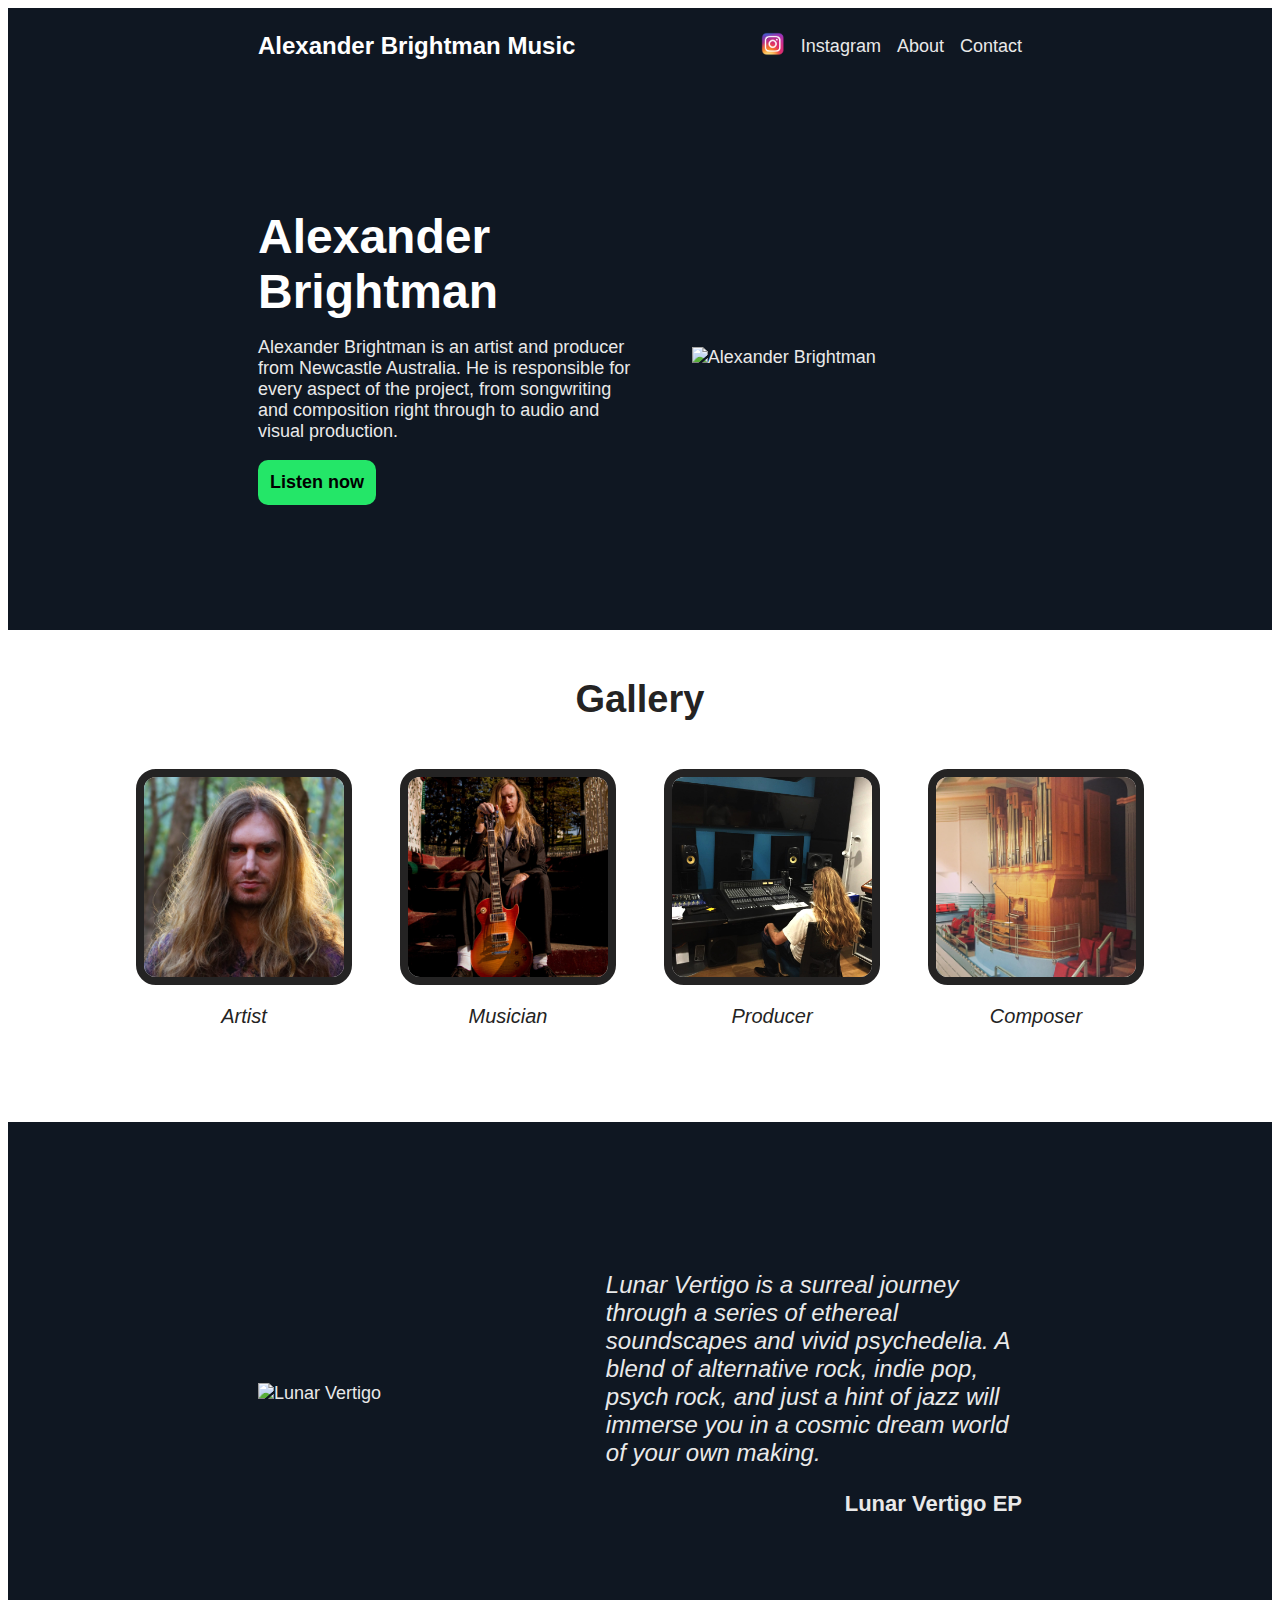
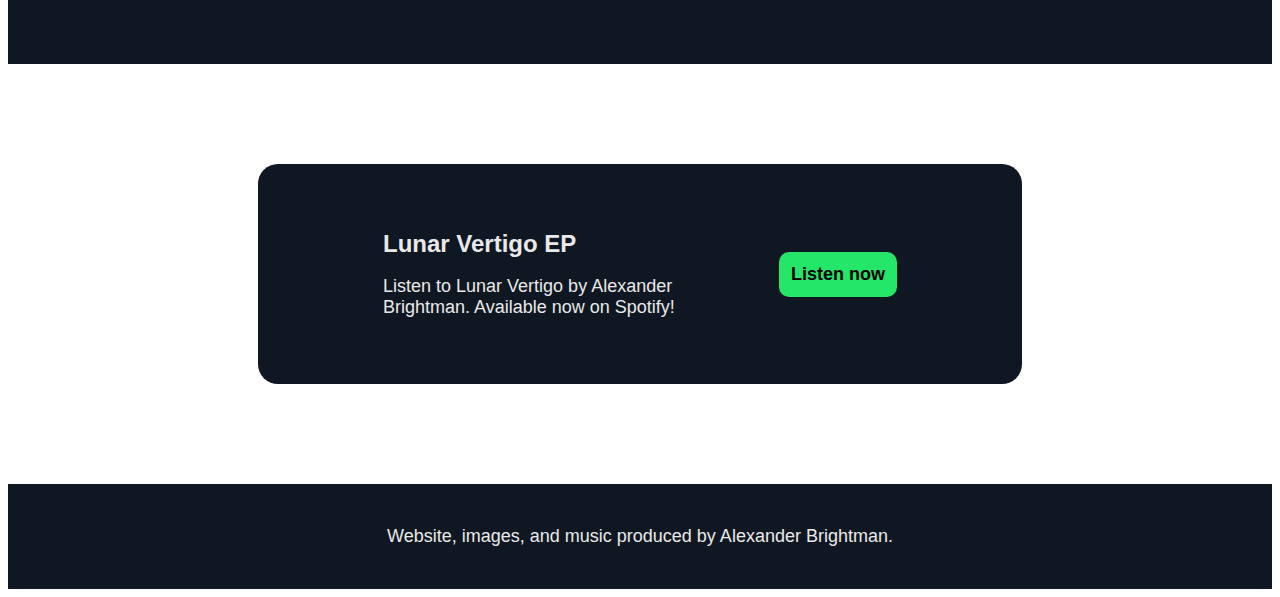
==== index.html @ 6a69cc3e "Feat: Add css declaration block to styles.css" ====
<!DOCTYPE html>
<html lang="en">
    <head>
        <title>Alexander Brightman Music</title>
        <meta charset="utf-8">
        <link rel="stylesheet" href="styles.css">
    </head>
    <body>
        <div class="header-container">
            <div class="header-top">
                <p id="header-title">Alexander Brightman Music</p>
                <ul>
                    <li><img src="./images/IG-Thumbnail.png" alt="Check out my" id="instagram-thumbnail"></li>
                    <li><a href="https://www.instagram.com/alexanderbrightmanmusic/" class="hyperlink">Instagram</a></li>
                    <li><a href="./pages/about.html" class="hyperlink">About</a></li>
                    <li><a href="./pages/contact.html" class="hyperlink">Contact</a></li>
                </ul>
            </div>
            <div class="header-body">
              <div class="header-content">
                <h1>Alexander Brightman</h1>
                <p id="artist-bio">Alexander Brightman is an artist and producer from Newcastle Australia. He is responsible for every aspect of the project, from songwriting and composition right through to audio and visual production.</p>
                <button class="button"><a href="https://open.spotify.com/album/51lXgHL2pc1OhonQsKRZAk?si=JaJkbBS4TICU55lIHbFcZQ">Listen now</a></button>
              </div> 
            <img src="./images/Header-Image-prod-Brightman.jpg" alt="Alexander Brightman" id="image-header">
            </div>
        </div>
        <div class="body-container-one">
            <p class="body-heading">Gallery</p>
            <div class="image-container">
                <div class="image-sub-container">
                   <img src="images/Body-Image-One-prod-Brightman.jpg" alt="Alexander Brightman" class="gallery-image">
                   <p>Artist</p>
                </div>
                <div class="image-sub-container">
                   <img src="images/Body-Image-Two-prod-Brightman.jpg" alt="Alexander Brightman" class="gallery-image">
                   <p>Musician</p>
                </div>
                <div class="image-sub-container">
                   <img src="images/Body-Image-Three-prod-Brightman.jpg" alt="Alexander Brightman" class="gallery-image">
                   <p>Producer</p>  
                </div>
                <div class="image-sub-container">
                   <img src="images/Body-Image-Four-prod-Brightman.jpg" alt="Alexander Brightman" class="gallery-image">    
                   <p>Composer</p>
                </div>
            </div>
        </div>
        <div class="body-container-two">
            <img src="images/Lunar-Vertigo-Art-prod-Brightman.png" alt="Lunar Vertigo">
            <div class="body-text-container">
                <p class="body-text-one"><em>Lunar Vertigo is a surreal journey through a series of ethereal soundscapes and vivid psychedelia. A blend of alternative rock, indie pop, psych rock, and just a hint of jazz will immerse you in a cosmic dream world of your own making.</em></p>
                <p class="body-text-two"><strong>Lunar Vertigo EP</strong></p>
            </div>            
        </div>
        <div class="body-container-three">
            <div class="button-text">
                <p><strong>Lunar Vertigo EP</strong></p>
                <p>Listen to Lunar Vertigo by Alexander Brightman. Available now on Spotify!</p>
            </div>
            <button class="button"><a href="https://open.spotify.com/album/51lXgHL2pc1OhonQsKRZAk?si=JaJkbBS4TICU55lIHbFcZQ">Listen now</a></button> 
        </div>
        <div class="footer">
            <p>Website, images, and music produced by Alexander Brightman.</p>
        </div>
    </body>
</html>
---- styles.css ----
body {
    display: flex;
    flex-direction: column;
    font-family: Verdana, Arial, sans-serif;
    font-size: 18px;
    color: #e9e9e9;
}

.header-container {
    display: flex;
    flex-direction: column;
    background-color: #0f1722;
    padding-left: 250px;
    padding-right: 250px;
    overflow: hidden;
}

.header-top {
    display: flex;
    justify-content: space-between;
    align-items: center;
}

#header-title {
    font-size: 24px;
    color: #ffffff;
    font-weight: 600;
    padding-right: 24px;
    white-space: nowrap;
}

ul {
    display: flex;
    justify-content: space-between;
    align-items: center;
    padding-left: 0;
    margin-top: 0;
    margin-bottom: 0;
    gap: 16px;
    list-style-type: none;
}

#instagram-thumbnail {
    width: 24x;
    height: 24px;
}

.header-body {
    display: flex;
    justify-content: space-between;
    align-items: center;
    margin-top: 125px;
    margin-bottom: 125px;
}

h1 {
    margin-top: 0;
    margin-bottom: 0;
    font-size: 48px;
    font-weight: 900;
    color: #ffffff;
}

#image-header {
    width: 600px;
    max-width: 900px;
    min-width: 320px;
    height: auto;
    flex: auto;
    margin-left: 48px;
}

#artist-bio {
    max-width: 70ch;
}

.button a {
    text-decoration: none;
    font-size: 18px;
    font-weight: 600;
    color: #000000;
}

.button {
    background-color: #24e668;
    padding: 12px;
    border-radius: 10px;
    border: #000000;
}

.hyperlink {
    text-decoration: none;
    color: #e9e9e9;
}

.header-content {
    display: flex;
    flex-direction: column;
    justify-content: space-between;
    align-items: flex-start;
}

.body-container-one {
    display: flex;
    flex-direction: column;
    margin-left: 250px;
    margin-right: 250px;
    align-items: center;
    margin-bottom: 74px;
}

.body-heading {
    margin-top: 48px;
    margin-bottom: 48px;
    font-size: 38px;
    font-weight: 900;
    color: #242323;
}

.gallery-image {
    height: 200px;
    width: auto;
    min-height: 100px;
    border-radius: 20px;
    border: 8px solid #242323;
}

.image-sub-container p {
    color: #242323;
    font-size: 20px;
    font-style: italic;
}

.image-container {
    display: flex;
    justify-content: center;
    gap: 48px;
}

.image-sub-container {
    display: flex;
    flex-direction: column;
    align-items: center;
}

.body-container-two img {
    width: 500px;
    height: auto;
    margin-right: 48px;
    flex: auto;
    min-width: 250px;
    max-width: 750px;     
}

.body-container-two {
    display: flex;
    justify-content: space-between;
    align-items: center;
    background-color: #0f1722;
    padding-left: 250px;
    padding-right: 250px;
    padding-top: 125px;
    padding-bottom: 125px;
    overflow: hidden;
}

.body-text-one {
    font-size: 24px;
    max-width: 52ch;
    min-width: 29ch;
}

.body-text-two {
    font-size: 22px;
    text-align: end;
}

.body-container-three {
    display: flex;
    justify-content: space-between;
    align-items: center;
    background-color: #0f1722;
    border-radius: 20px;
    margin: 100px 250px;
    padding: 48px 125px;
}

.button-text strong {
    font-size: 24px;
    white-space: nowrap;
}

.body-container-three .button {
    margin-left: 24px;
}

.body-container-three .button a {
    white-space: nowrap;
}

.footer {
    display: flex;
    justify-content: center;
    align-items: center;
    background-color: #0f1722;
    padding: 24px;
}
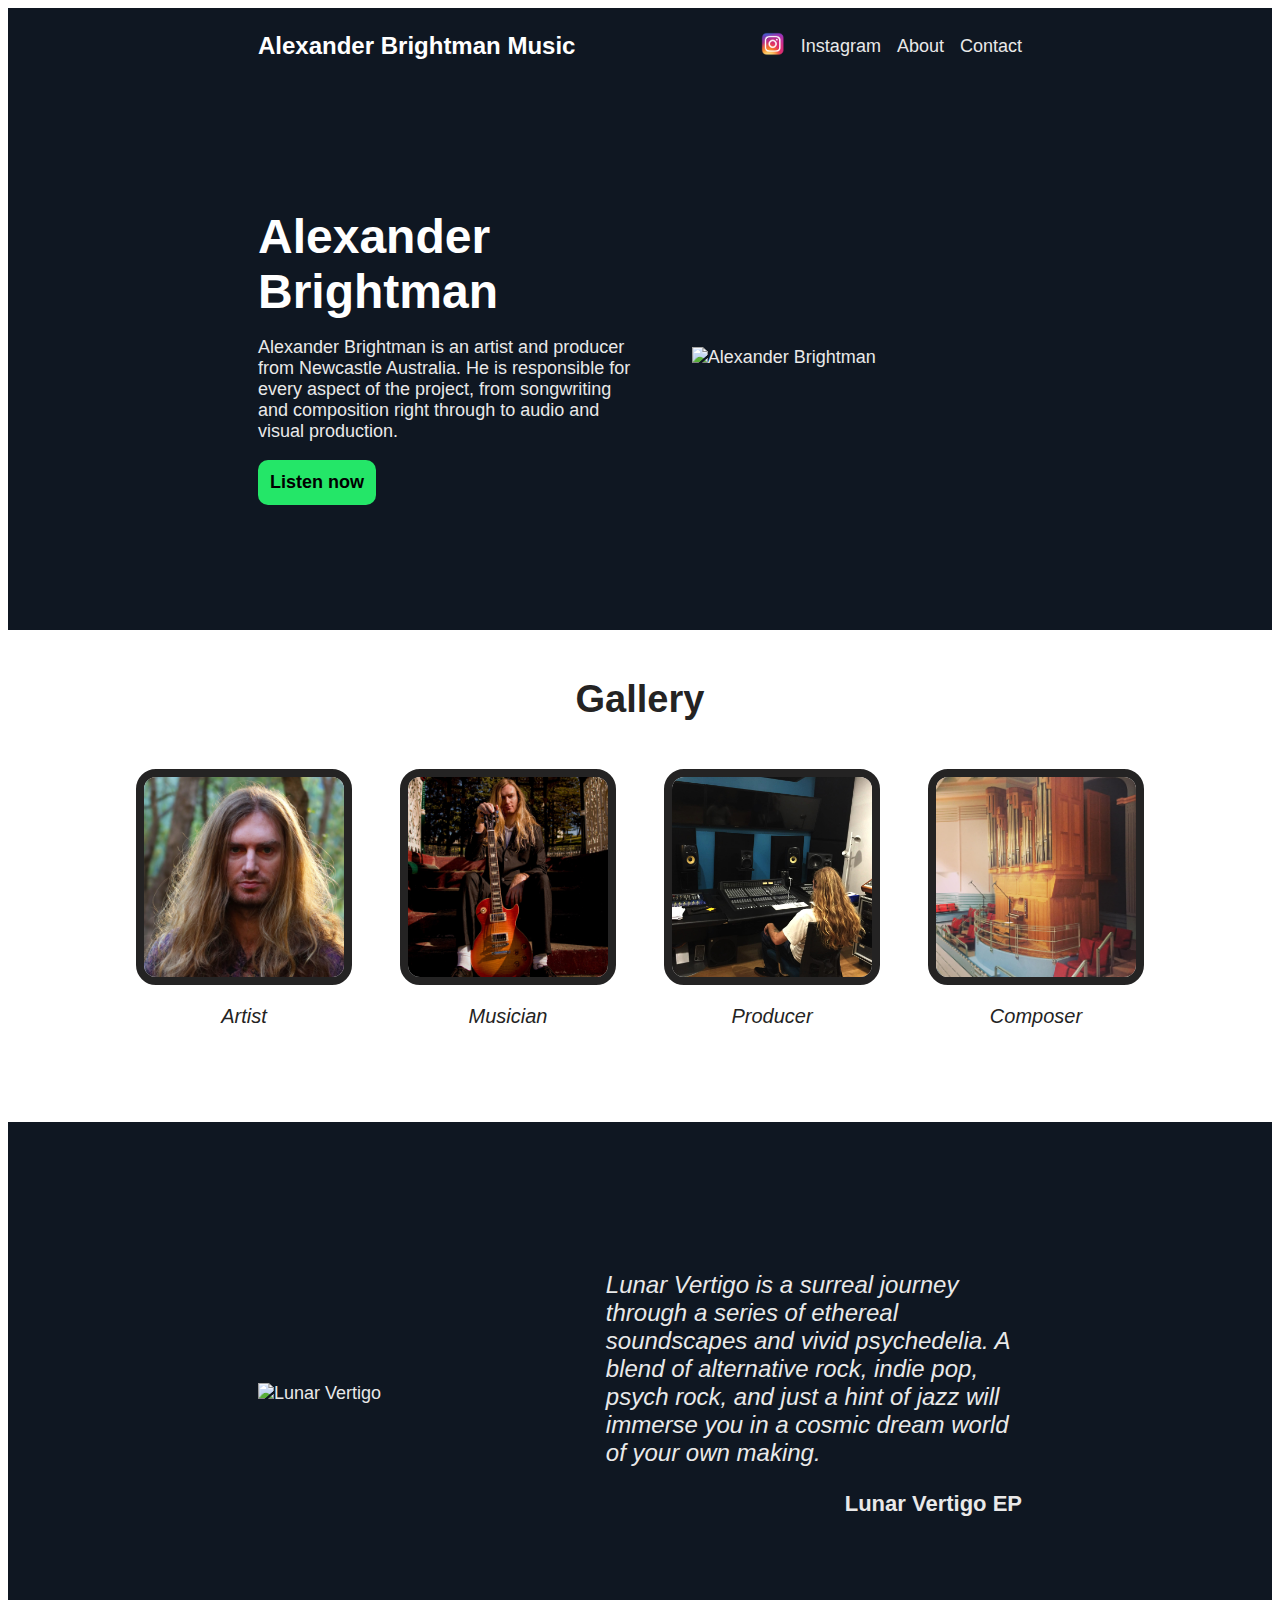
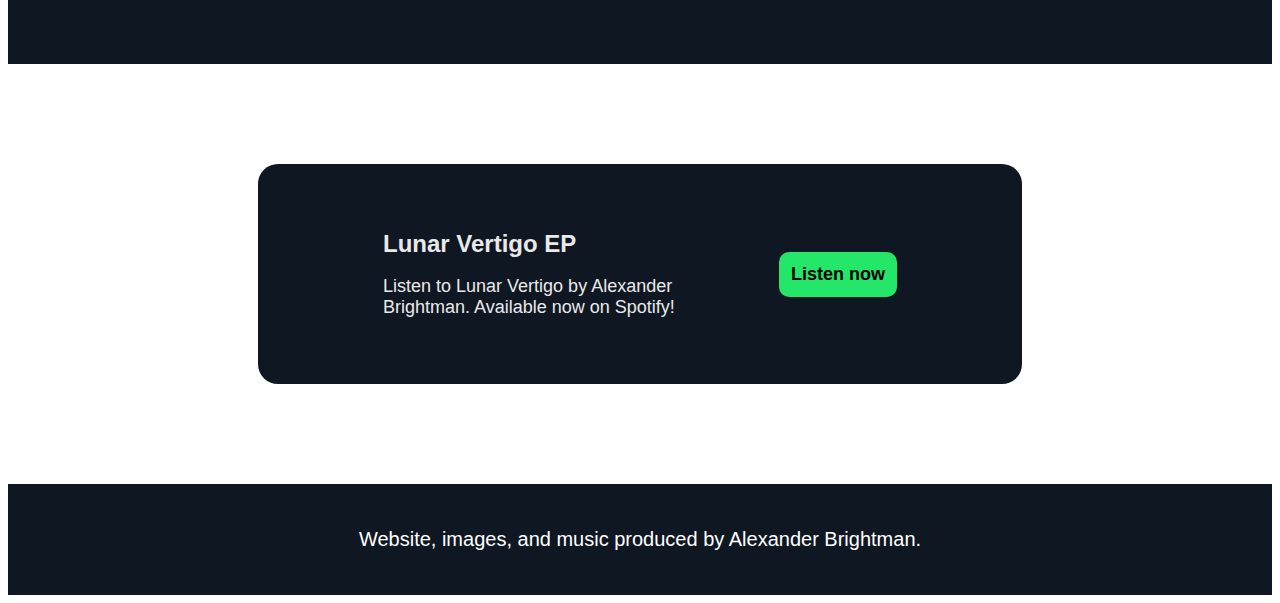
==== commit d11b44f7: "Change: Replace id's with class selectors" ====
--- a/index.html
+++ b/index.html
@@ -8,9 +8,9 @@
     <body>
         <div class="header-container">
             <div class="header-top">
-                <p id="header-title">Alexander Brightman Music</p>
+                <p class="header-title">Alexander Brightman Music</p>
                 <ul>
-                    <li><img src="./images/IG-Thumbnail.png" alt="Check out my" id="instagram-thumbnail"></li>
+                    <li><img src="./images/IG-Thumbnail.png" alt="Check out my" class="instagram-thumbnail"></li>
                     <li><a href="https://www.instagram.com/alexanderbrightmanmusic/" class="hyperlink">Instagram</a></li>
                     <li><a href="./pages/about.html" class="hyperlink">About</a></li>
                     <li><a href="./pages/contact.html" class="hyperlink">Contact</a></li>
@@ -19,10 +19,10 @@
             <div class="header-body">
               <div class="header-content">
                 <h1>Alexander Brightman</h1>
-                <p id="artist-bio">Alexander Brightman is an artist and producer from Newcastle Australia. He is responsible for every aspect of the project, from songwriting and composition right through to audio and visual production.</p>
+                <p class="artist-bio">Alexander Brightman is an artist and producer from Newcastle Australia. He is responsible for every aspect of the project, from songwriting and composition right through to audio and visual production.</p>
                 <button class="button"><a href="https://open.spotify.com/album/51lXgHL2pc1OhonQsKRZAk?si=JaJkbBS4TICU55lIHbFcZQ">Listen now</a></button>
               </div> 
-            <img src="./images/Header-Image-prod-Brightman.jpg" alt="Alexander Brightman" id="image-header">
+            <img src="./images/Header-Image-prod-Brightman.jpg" alt="Alexander Brightman" class="image-header">
             </div>
         </div>
         <div class="body-container-one">
--- a/styles.css
+++ b/styles.css
@@ -21,7 +21,7 @@
     align-items: center;
 }
 
-#header-title {
+.header-title {
     font-size: 24px;
     color: #ffffff;
     font-weight: 600;
@@ -40,7 +40,7 @@
     list-style-type: none;
 }
 
-#instagram-thumbnail {
+.instagram-thumbnail {
     width: 24x;
     height: 24px;
 }
@@ -61,7 +61,7 @@
     color: #ffffff;
 }
 
-#image-header {
+.image-header {
     width: 600px;
     max-width: 900px;
     min-width: 320px;
@@ -70,7 +70,7 @@
     margin-left: 48px;
 }
 
-#artist-bio {
+.artist-bio {
     max-width: 70ch;
 }
 
@@ -204,4 +204,10 @@
     align-items: center;
     background-color: #0f1722;
     padding: 24px;
+}
+
+.footer p {
+    color: #ffffff;
+    font-size: 20px;
+    white-space: nowrap;
 }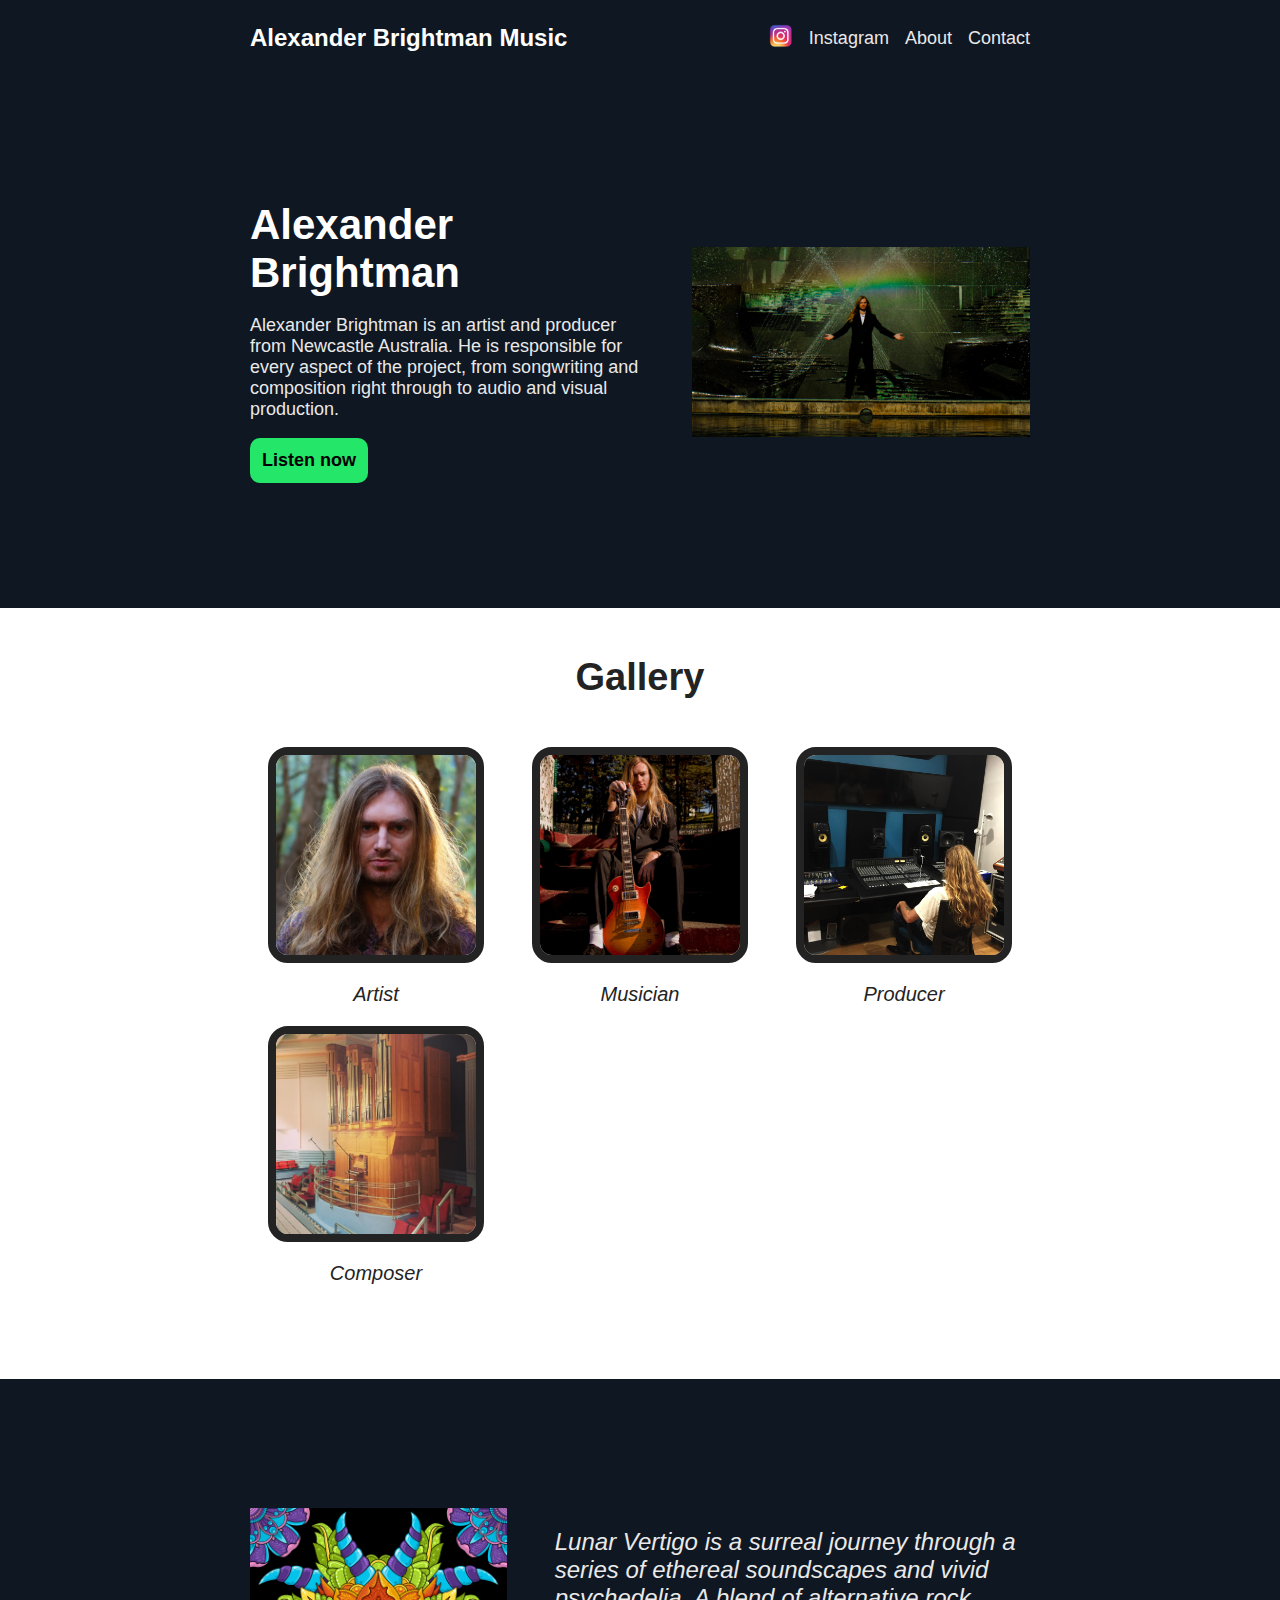
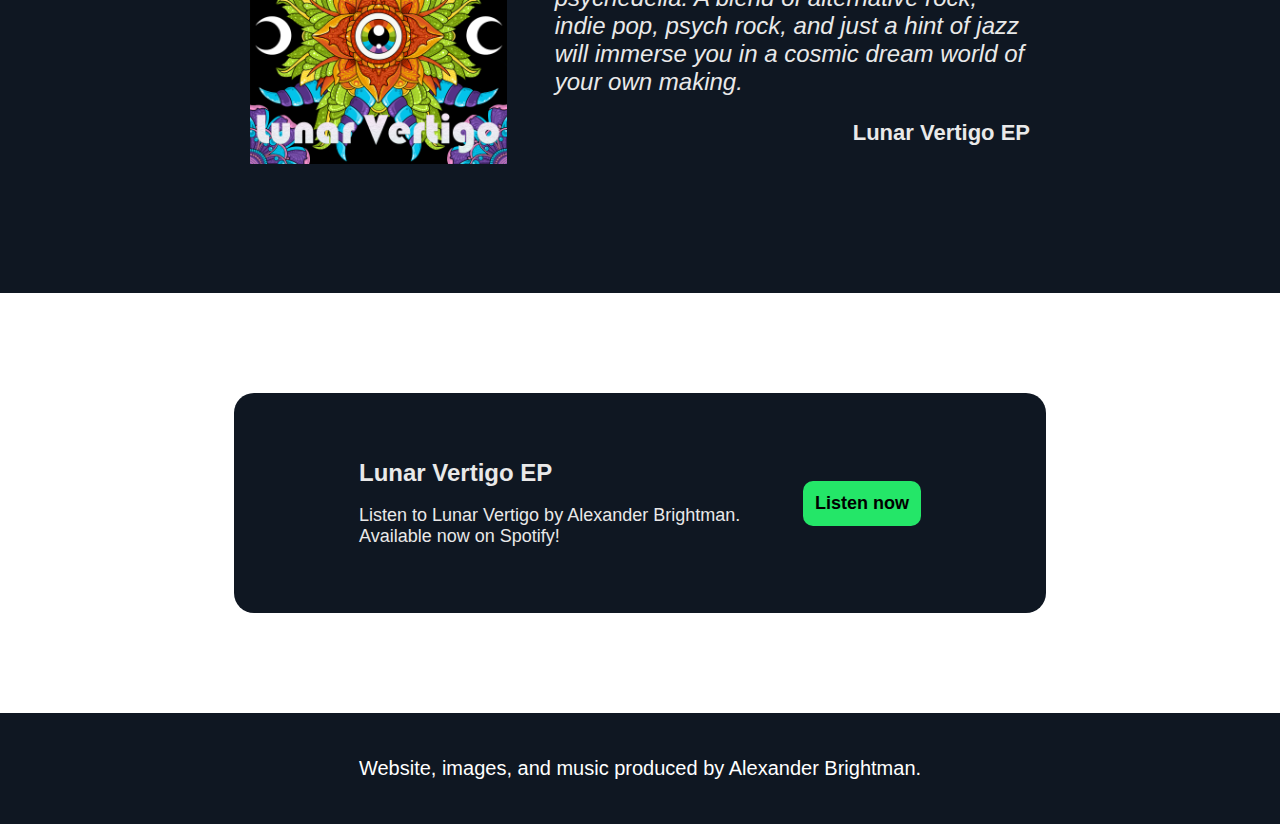
==== commit 68b4a8bf: "Fix: Change file extensions in html" ====
--- a/index.html
+++ b/index.html
@@ -1,8 +1,12 @@
 <!DOCTYPE html>
 <html lang="en">
     <head>
+        <meta charset="utf-8">
         <title>Alexander Brightman Music</title>
-        <meta charset="utf-8">
+        <meta property="og:image" content="~/images/Metadata-Thumbnail.jpg">
+        <meta property="og:title" content="Alexander Brightman Music">
+        <meta property="og:description" content="Home">
+        <meta property="og:url" content="https://thebrightman468.github.io/musician-landing-page/">
         <link rel="stylesheet" href="styles.css">
     </head>
     <body>
@@ -47,7 +51,7 @@
             </div>
         </div>
         <div class="body-container-two">
-            <img src="images/Lunar-Vertigo-Art-prod-Brightman.png" alt="Lunar Vertigo">
+            <img src="images/Lunar-Vertigo-Art-prod-Brightman.jpeg" alt="Lunar Vertigo">
             <div class="body-text-container">
                 <p class="body-text-one"><em>Lunar Vertigo is a surreal journey through a series of ethereal soundscapes and vivid psychedelia. A blend of alternative rock, indie pop, psych rock, and just a hint of jazz will immerse you in a cosmic dream world of your own making.</em></p>
                 <p class="body-text-two"><strong>Lunar Vertigo EP</strong></p>
--- a/styles.css
+++ b/styles.css
@@ -4,6 +4,7 @@
     font-family: Verdana, Arial, sans-serif;
     font-size: 18px;
     color: #e9e9e9;
+    margin: 0;
 }
 
 .header-container {
@@ -56,7 +57,7 @@
 h1 {
     margin-top: 0;
     margin-bottom: 0;
-    font-size: 48px;
+    font-size: 42px;
     font-weight: 900;
     color: #ffffff;
 }
@@ -133,23 +134,24 @@
 
 .image-container {
     display: flex;
-    justify-content: center;
-    gap: 48px;
+    justify-content: space-between;
+    flex-wrap: wrap;
 }
 
 .image-sub-container {
     display: flex;
     flex-direction: column;
     align-items: center;
+    padding: 0px 18px;
 }
 
 .body-container-two img {
-    width: 500px;
+    width: 375px;
     height: auto;
     margin-right: 48px;
     flex: auto;
     min-width: 250px;
-    max-width: 750px;     
+    max-width: 500px;
 }
 
 .body-container-two {
@@ -183,6 +185,9 @@
     border-radius: 20px;
     margin: 100px 250px;
     padding: 48px 125px;
+    width: 562px;
+    flex: auto;
+    align-self: center;
 }
 
 .button-text strong {
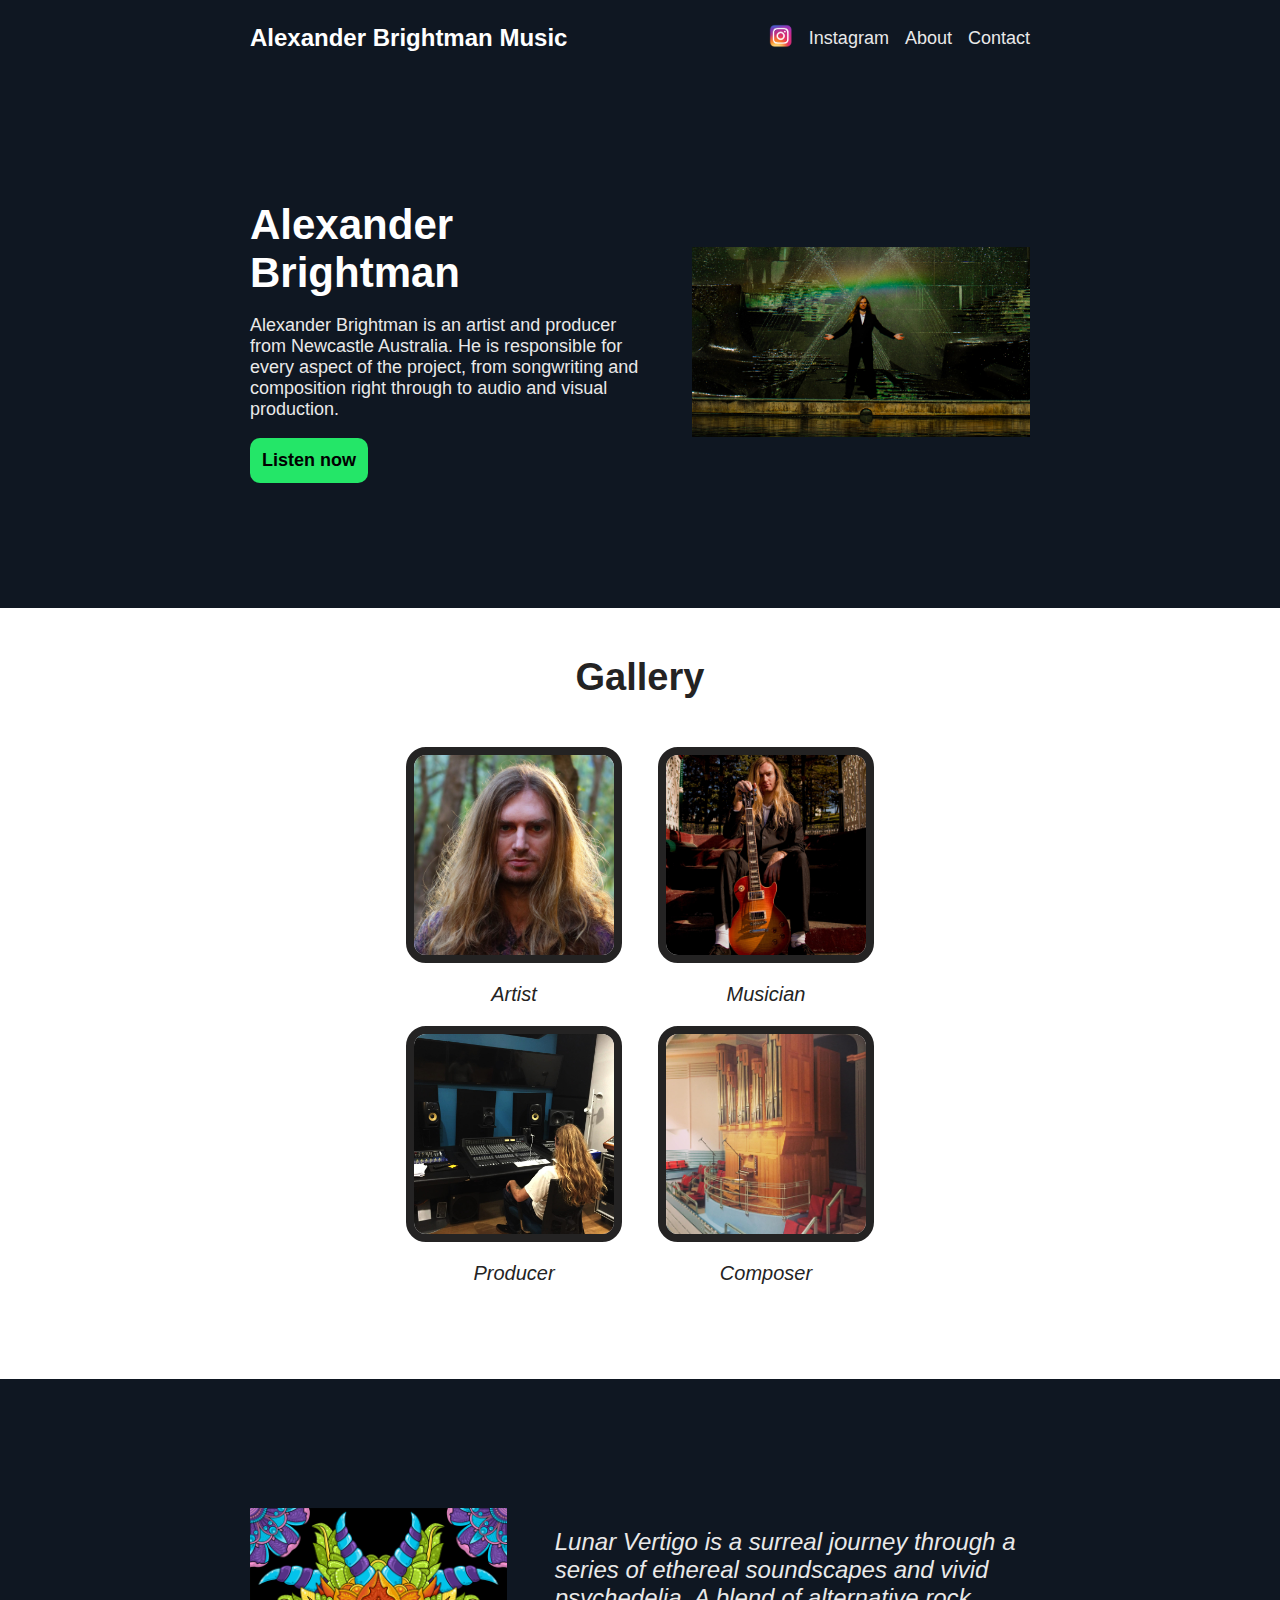
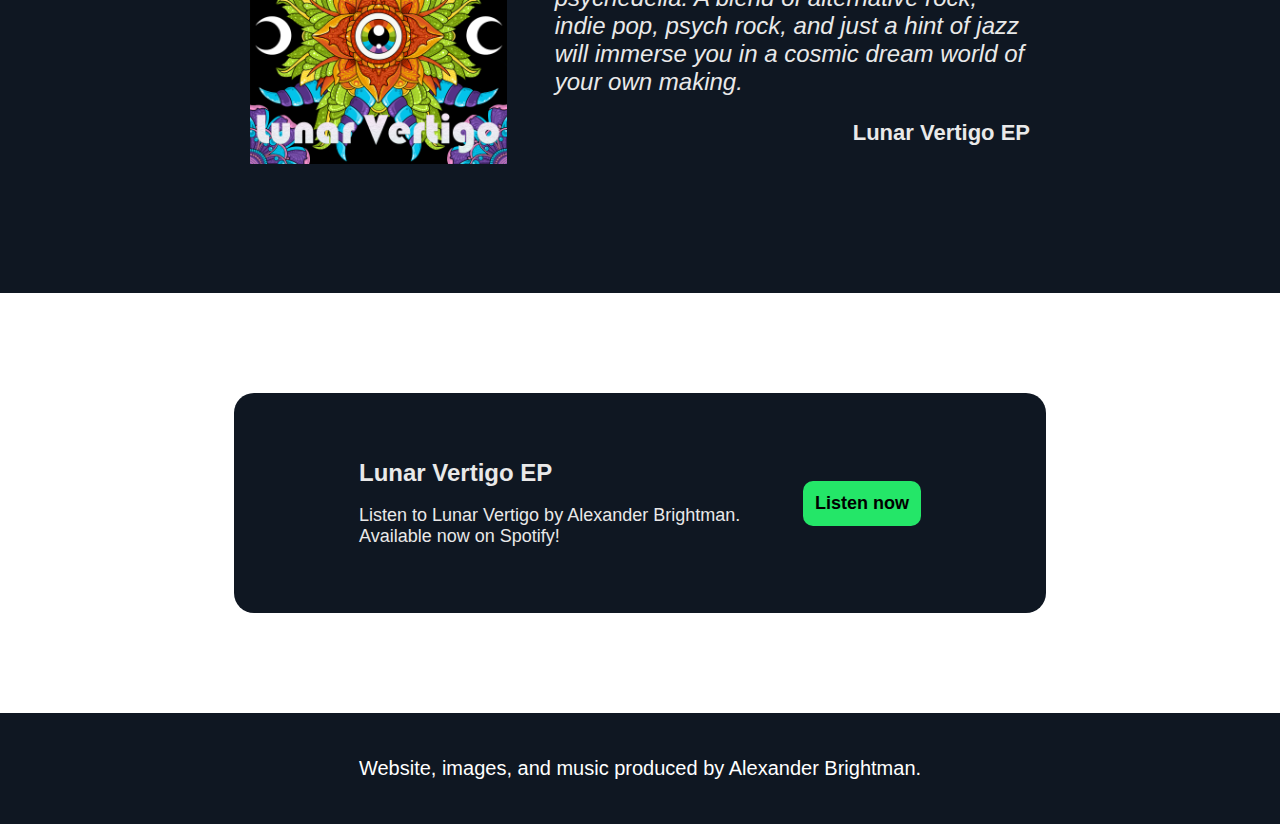
==== commit 1bfd71f1: "Fix: Add classes/css dec. blocks, justify content" ====
--- a/index.html
+++ b/index.html
@@ -32,21 +32,25 @@
         <div class="body-container-one">
             <p class="body-heading">Gallery</p>
             <div class="image-container">
-                <div class="image-sub-container">
-                   <img src="images/Body-Image-One-prod-Brightman.jpg" alt="Alexander Brightman" class="gallery-image">
-                   <p>Artist</p>
+                <div class="image-box">
+                  <div class="image-sub-container">
+                     <img src="images/Body-Image-One-prod-Brightman.jpg" alt="Alexander Brightman" class="gallery-image">
+                     <p>Artist</p>
+                  </div>
+                  <div class="image-sub-container">
+                     <img src="images/Body-Image-Two-prod-Brightman.jpg" alt="Alexander Brightman" class="gallery-image">
+                     <p>Musician</p>
+                  </div>
                 </div>
-                <div class="image-sub-container">
-                   <img src="images/Body-Image-Two-prod-Brightman.jpg" alt="Alexander Brightman" class="gallery-image">
-                   <p>Musician</p>
-                </div>
-                <div class="image-sub-container">
-                   <img src="images/Body-Image-Three-prod-Brightman.jpg" alt="Alexander Brightman" class="gallery-image">
-                   <p>Producer</p>  
-                </div>
-                <div class="image-sub-container">
-                   <img src="images/Body-Image-Four-prod-Brightman.jpg" alt="Alexander Brightman" class="gallery-image">    
-                   <p>Composer</p>
+                <div class="image-box">
+                  <div class="image-sub-container">
+                     <img src="images/Body-Image-Three-prod-Brightman.jpg" alt="Alexander Brightman" class="gallery-image">
+                     <p>Producer</p>  
+                  </div>
+                  <div class="image-sub-container">
+                     <img src="images/Body-Image-Four-prod-Brightman.jpg" alt="Alexander Brightman" class="gallery-image">    
+                     <p>Composer</p>
+                  </div>
                 </div>
             </div>
         </div>
--- a/styles.css
+++ b/styles.css
@@ -134,7 +134,7 @@
 
 .image-container {
     display: flex;
-    justify-content: space-between;
+    justify-content: center;
     flex-wrap: wrap;
 }
 
@@ -143,6 +143,11 @@
     flex-direction: column;
     align-items: center;
     padding: 0px 18px;
+}
+
+.image-box {
+    display: flex;
+    flex-wrap: nowrap;
 }
 
 .body-container-two img {
